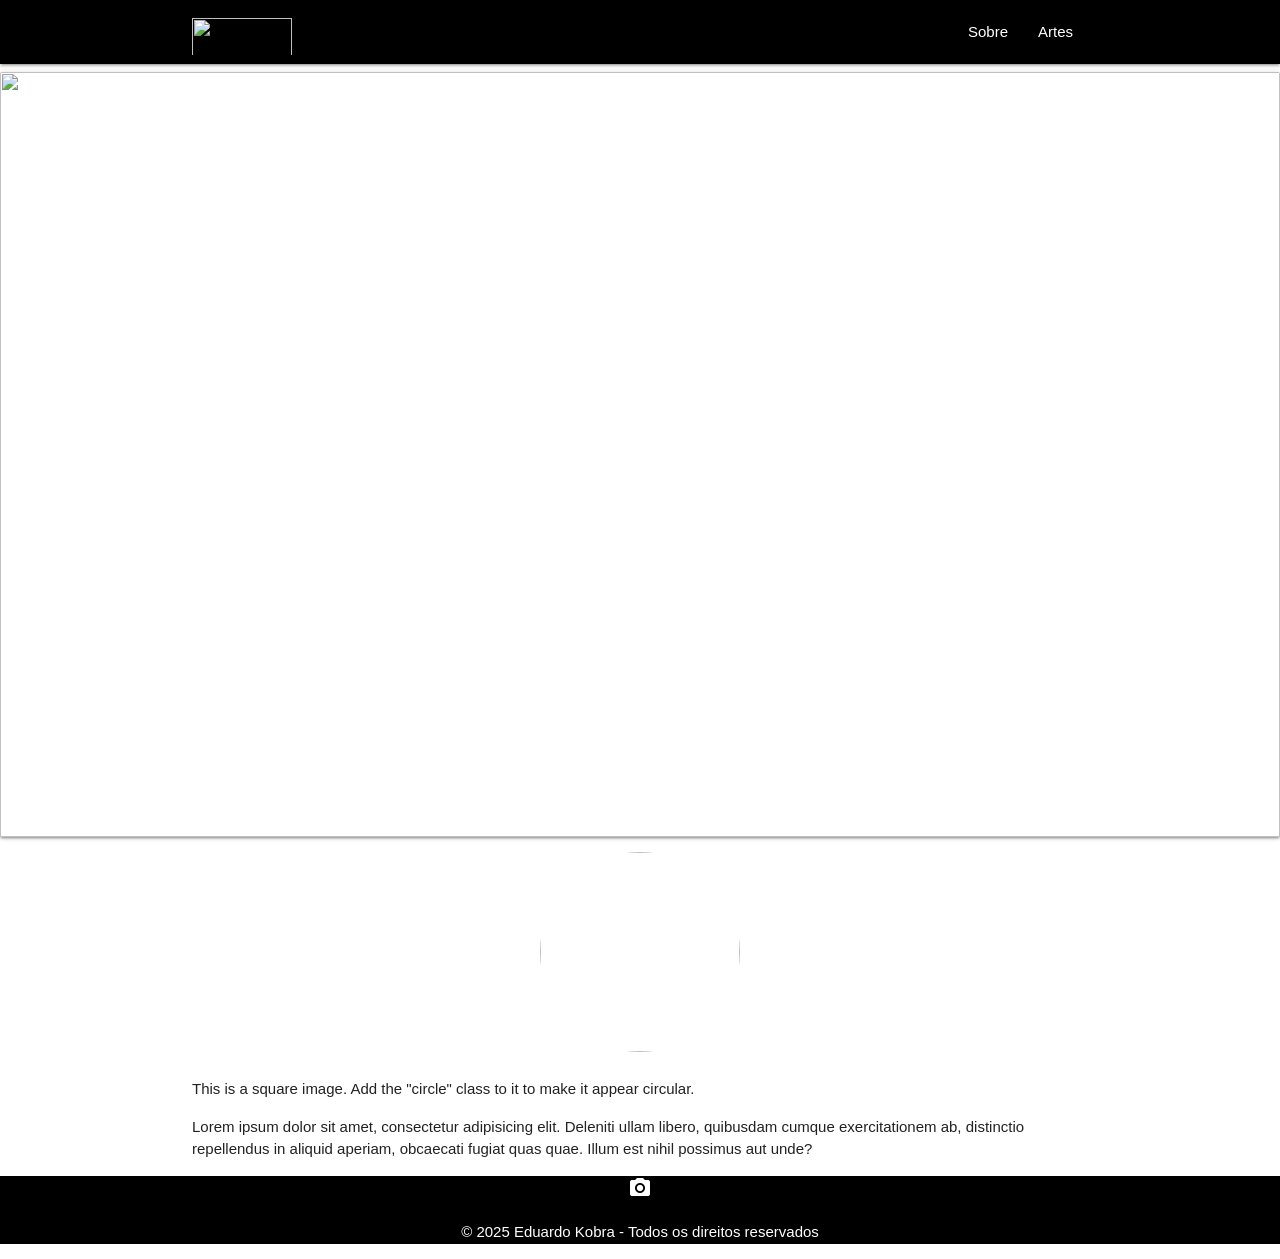
==== index.html @ 9ff8c221 "Merge branch 'main' of https://github.com/kaickBB/materialize" ====
<!DOCTYPE html>
<html lang="en">

<head>
    <meta charset="UTF-8">
    <meta name="viewport" content="width=device-width, initial-scale=1.0">
    <title>Document</title>
    <!-- Compiled and minified CSS -->
    <link rel="stylesheet" href="https://cdnjs.cloudflare.com/ajax/libs/materialize/1.0.0/css/materialize.min.css">
    <link href="https://fonts.googleapis.com/icon?family=Material+Icons" rel="stylesheet">

    <style>
    #imgLarge img{
      width: 100%;
      height: 85vh;
      object-fit: cover;
    }

    .logo{
        width: 100px;
        height: 40px; 
        margin-top: 15px;
    }

     #imgSmall img{
      width: 100%;
      height: 38vh;
      object-fit: cover;
      display: block;
    }


    </style>
</head>

<body class="white">
    <nav class="black">
        <div class="nav-wrapper container">
            <a href="#" class="brand-logo"><img class="logo" src="https://www.eduardokobra.com/uploads/img/loja_logo/26/d78bdd4ff51bdfb1906e8fbc40038c13.png"
                    alt=""></a>
            <a href="#" data-target="mobile-nav" class="sidenav-trigger"><i class="material-icons">menu</i></a>
            <ul id="nav-mobile" class="right hide-on-med-and-down">
                <li><a href="sobre.html">Sobre</a></li>
                <li><a href="artes.html">Artes</a></li>
            </ul>
        </div>
    </nav>
    <ul class="sidenav" id="mobile-nav">
        <li><a href="sobre.html">Sobre</a></li>
        <li><a href="artes.html">Artes</a></li>
    </ul>

      <!-- Carrossel para Desktop X -->
    <div class="card center hide-on-small-only">
        <div id="imgLarge" class="card-image">
            <img src="./pic/coverIMG.jpg" class="materialboxed"
                data-caption="Seu Título Aqui">
            <span class="card-title">
<<<<<<< HEAD
                <h1>Eduardo</h1>
=======
                <h1>edjaaa</h1>
>>>>>>> c38d65750bbed5471a03eb9a8b6d85b9245a0bca
            </span>
        </div>
    </div>

    <!--📱 Carrossel para Celular -->
    <div class="card center hide-on-med-and-up">
        <div id="imgSmall" class="card-image">
            <img  src="./pic/coverIMG.jpg"
                class="materialboxed " data-caption="Seu Título Aqui">
            <span class="card-title">
                <h1>Eduardo Kobra!!=D</h1>
            </span>
        </div>
    </div>

    <div class="white">
        <div class="container">
            <div>
                <div class="row">
                    <div class="col s12 m4 offset-m4 center-align">
                        <img src="https://www.eduardokobra.com/uploads/img/paginas/4/paginas_fotos/thumb-1200-0/15717ea529fa1deb7f2bb660ed56b438.jpeg"
                            style="width: 200px;height: 200px; object-fit:cover" class="circle responsive-img">
                    </div>
                </div>
                <span>
                    This is a square image. Add the "circle" class to it to make it appear circular.
                </span>
            </div>
            <p>Lorem ipsum dolor sit amet, consectetur adipisicing elit. Deleniti ullam libero, quibusdam cumque
                exercitationem ab, distinctio repellendus in aliquid aperiam, obcaecati fugiat quas quae. Illum est
                nihil possimus aut unde?</p>
        </div>
    </div>
    <footer class="black white-text center">
        <div class="social-icons">
            <a class="tooltipped white-text" data-position="top" data-tooltip="Instagram"
                href="https://www.instagram.com/kobrastreetart/?hl=pt-br"><i class="material-icons">photo_camera</i></a>
        </div>
        <p>&copy; 2025 Eduardo Kobra - Todos os direitos reservados</p>
    </footer>
    <!-- Compiled and minified JavaScript -->
    <script src="https://cdnjs.cloudflare.com/ajax/libs/materialize/1.0.0/js/materialize.min.js"></script>
    <script defer>M.AutoInit();</script>
</body>

</html>
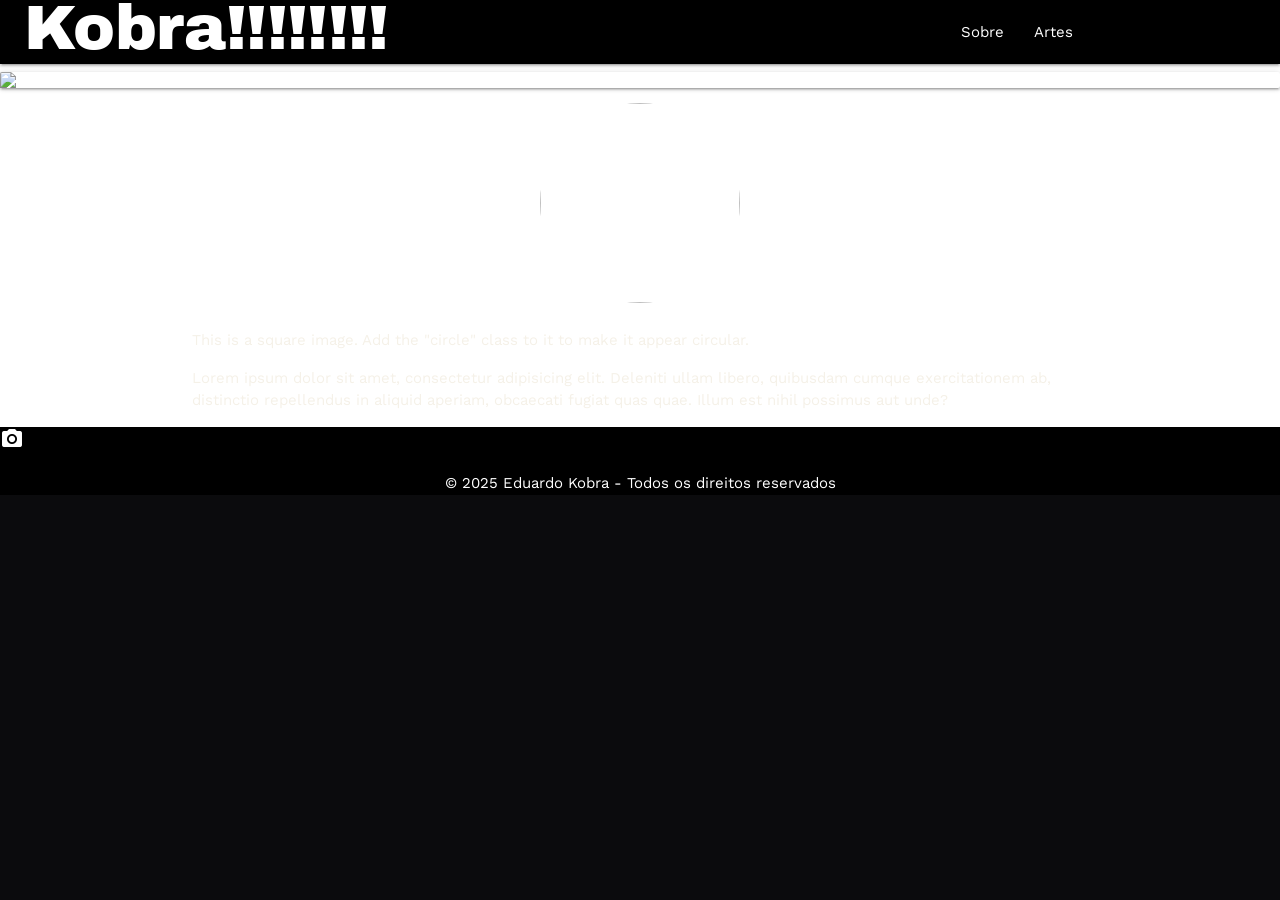
==== commit 2413de7b: "head del-style-" ====
--- a/index.html
+++ b/index.html
@@ -1,36 +1,18 @@
 <!DOCTYPE html>
-<html lang="en">
+<html lang="pt-br">
 
 <head>
     <meta charset="UTF-8">
     <meta name="viewport" content="width=device-width, initial-scale=1.0">
-    <title>Document</title>
+    <title>Eduardo Kobra</title>
     <!-- Compiled and minified CSS -->
     <link rel="stylesheet" href="https://cdnjs.cloudflare.com/ajax/libs/materialize/1.0.0/css/materialize.min.css">
     <link href="https://fonts.googleapis.com/icon?family=Material+Icons" rel="stylesheet">
 
-    <style>
-    #imgLarge img{
-      width: 100%;
-      height: 85vh;
-      object-fit: cover;
-    }
+    <link rel="preconnect" href="https://fonts.googleapis.com">
+  <link href="https://fonts.googleapis.com/css2?family=Archivo+Black&family=JetBrains+Mono:wght@500;700&family=Work+Sans:wght@400;500;600&display=swap" rel="stylesheet">
 
-    .logo{
-        width: 100px;
-        height: 40px; 
-        margin-top: 15px;
-    }
-
-     #imgSmall img{
-      width: 100%;
-      height: 38vh;
-      object-fit: cover;
-      display: block;
-    }
-
-
-    </style>
+  <link rel="stylesheet" href="style.css" />
 </head>
 
 <body class="white">
@@ -56,11 +38,7 @@
             <img src="./pic/coverIMG.jpg" class="materialboxed"
                 data-caption="Seu Título Aqui">
             <span class="card-title">
-<<<<<<< HEAD
-                <h1>Eduardo</h1>
-=======
-                <h1>edjaaa</h1>
->>>>>>> c38d65750bbed5471a03eb9a8b6d85b9245a0bca
+                <h1>Kobra!!!!!!!!</h1>
             </span>
         </div>
     </div>
--- a/style.css
+++ b/style.css
@@ -0,0 +1,468 @@
+/* ===================================================================
+   EDUARDO KOBRA — design tokens
+   Kobra's murals are built from fragmented, kaleidoscopic blocks of
+   saturated colour over realistic portraits. The site mirrors that:
+   a near-black gallery wall lets the photography carry the colour,
+   while small triangular "fragments" in four accent hues stand in
+   for his signature geometric cut-up style.
+=================================================================== */
+:root {
+  --bg: #0b0b0d;
+  --surface: #16161a;
+  --surface-2: #1e1e23;
+  --line: #2a2a30;
+
+  --text: #f5f1e8;
+  --text-dim: #9b9aa1;
+
+  --magenta: #ff2e63;
+  --violet: #7b2ff7;
+  --gold: #ffc93c;
+  --cyan: #00c2cb;
+
+  --radius: 4px;
+  --ease: cubic-bezier(.4, 0, .2, 1);
+
+  --font-display: 'Archivo Black', 'Helvetica Neue', sans-serif;
+  --font-body: 'Work Sans', sans-serif;
+  --font-mono: 'JetBrains Mono', monospace;
+}
+
+@media (prefers-reduced-motion: reduce) {
+  * { animation-duration: .001ms !important; transition-duration: .001ms !important; }
+}
+
+* { box-sizing: border-box; }
+
+html, body {
+  margin: 0;
+  padding: 0;
+  background: var(--bg);
+  color: var(--text);
+  font-family: var(--font-body);
+  scroll-behavior: smooth;
+}
+
+a { color: inherit; }
+
+:focus-visible {
+  outline: 2px solid var(--cyan);
+  outline-offset: 3px;
+}
+
+h1, h2, h3 {
+  font-family: var(--font-display);
+  letter-spacing: -.01em;
+  margin: 0;
+}
+
+/* ===================== Fragment signature shape ===================== */
+.frag {
+  display: inline-block;
+  width: 9px;
+  height: 9px;
+  margin-right: 10px;
+  background: var(--magenta);
+  transform: rotate(45deg);
+  vertical-align: middle;
+}
+
+.eyebrow {
+  display: inline-flex;
+  align-items: center;
+  font-family: var(--font-mono);
+  font-size: 12px;
+  letter-spacing: .14em;
+  text-transform: uppercase;
+  color: var(--text-dim);
+}
+
+/* ===================== Navbar ===================== */
+.kobra-nav {
+  background: var(--bg) !important;
+  box-shadow: none;
+  border-bottom: 1px solid var(--line);
+  height: 70px;
+}
+
+.kobra-nav .nav-wrapper { height: 70px; }
+
+.kobra-nav .logo {
+  width: 96px;
+  height: auto;
+  margin-top: 13px;
+}
+
+.kobra-nav ul a {
+  font-family: var(--font-mono);
+  font-size: 13px;
+  letter-spacing: .08em;
+  text-transform: uppercase;
+  color: var(--text-dim);
+  transition: color .2s var(--ease);
+}
+
+.kobra-nav ul li.active a,
+.kobra-nav ul a:hover { color: var(--text); }
+
+.kobra-nav .sidenav-trigger { color: var(--text); }
+
+.sidenav { background: var(--surface); }
+
+.sidenav li > a {
+  color: var(--text);
+  font-family: var(--font-mono);
+  text-transform: uppercase;
+  font-size: 13px;
+  letter-spacing: .08em;
+}
+
+/* ===================== Parallax (index) ===================== */
+.kobra-parallax.parallax-container {
+  height: 92vh;
+  min-height: 520px;
+  background: var(--bg);
+}
+
+.kobra-parallax .parallax img {
+  filter: saturate(1.05) contrast(1.02);
+}
+
+.kobra-parallax.parallax-container::after {
+  content: '';
+  position: absolute;
+  inset: 0;
+  background: linear-gradient(180deg, rgba(11,11,13,.55) 0%, rgba(11,11,13,.25) 45%, rgba(11,11,13,.88) 100%);
+  pointer-events: none;
+}
+
+.parallax-caption {
+  position: absolute;
+  inset: 0;
+  z-index: 2;
+  display: flex;
+  flex-direction: column;
+  align-items: center;
+  justify-content: center;
+  text-align: center;
+  padding: 0 6%;
+}
+
+.hero-tag {
+  display: inline-block;
+  font-family: var(--font-mono);
+  font-size: 12px;
+  letter-spacing: .12em;
+  text-transform: uppercase;
+  color: var(--gold);
+  margin-bottom: 14px;
+}
+
+.parallax-caption h1 {
+  color: var(--text);
+  font-size: clamp(40px, 8vw, 96px);
+  line-height: 1.05;
+}
+
+.parallax-caption p {
+  color: var(--text-dim);
+  font-size: clamp(15px, 2vw, 19px);
+  max-width: 560px;
+  margin: 18px 0 0;
+}
+
+/* ===================== Sobre (index) ===================== */
+.sobre-section {
+  padding: 96px 0 80px;
+}
+
+.sobre-photo {
+  width: 220px;
+  height: 220px;
+  object-fit: cover;
+  border: 4px solid var(--surface-2);
+  box-shadow: 0 0 0 1px var(--line);
+  margin-bottom: 36px;
+}
+
+.sobre-text {
+  max-width: 640px;
+  margin: 0 auto;
+}
+
+.sobre-text h2 {
+  font-size: clamp(30px, 4.5vw, 48px);
+  margin: 14px 0 22px;
+}
+
+.sobre-text p {
+  color: var(--text-dim);
+  line-height: 1.8;
+  font-size: 16px;
+  margin-bottom: 18px;
+}
+
+.sobre-stats {
+  margin-top: 56px;
+  text-align: center;
+}
+
+.sobre-stats .col {
+  padding: 18px 10px;
+}
+
+.stat-number {
+  display: block;
+  font-family: var(--font-display);
+  font-size: clamp(26px, 4vw, 38px);
+  color: var(--gold);
+}
+
+.sobre-stats .col:nth-child(2) .stat-number { color: var(--magenta); }
+.sobre-stats .col:nth-child(3) .stat-number { color: var(--cyan); }
+.sobre-stats .col:nth-child(4) .stat-number { color: var(--violet); }
+
+.stat-label {
+  display: block;
+  font-family: var(--font-mono);
+  font-size: 11px;
+  letter-spacing: .1em;
+  text-transform: uppercase;
+  color: var(--text-dim);
+  margin-top: 6px;
+}
+
+/* ===================== Artes — cabeçalho ===================== */
+.artes-hero {
+  padding: 140px 0 36px;
+  text-align: center;
+}
+
+.artes-hero h1 {
+  font-size: clamp(34px, 6vw, 64px);
+  margin: 14px 0 16px;
+}
+
+.artes-hero p {
+  color: var(--text-dim);
+  max-width: 560px;
+  margin: 0 auto;
+  line-height: 1.7;
+}
+
+/* ===================== Artes — carrossel clássico ===================== */
+.artes-carousel-section {
+  padding: 10px 0 90px;
+  width: 100%;
+  overflow: hidden;
+}
+
+.artes-carousel-section .carousel {
+  width: 100%;
+  height: clamp(380px, 62vw, 640px);
+}
+
+.artes-carousel-section .carousel .carousel-item img {
+  width: 100%;
+  height: 100%;
+  object-fit: cover;
+}
+
+@media (max-width: 600px) {
+  .artes-carousel-section .carousel { height: clamp(300px, 90vw, 420px); }
+}
+
+/* Diamond-shaped indicators, colour-cycling through the palette */
+.carousel .indicators { bottom: 14px; }
+
+.carousel .indicators .indicator-item {
+  width: 9px;
+  height: 9px;
+  margin: 0 6px;
+  border-radius: 0;
+  transform: rotate(45deg);
+  background-color: rgba(245,241,232,.35);
+  opacity: 1;
+}
+
+.carousel .indicators .indicator-item.active { background-color: var(--magenta); }
+.carousel .indicators .indicator-item:nth-child(2).active { background-color: var(--cyan); }
+.carousel .indicators .indicator-item:nth-child(3).active { background-color: var(--gold); }
+.carousel .indicators .indicator-item:nth-child(4).active { background-color: var(--violet); }
+.carousel .indicators .indicator-item:nth-child(5).active { background-color: var(--magenta); }
+
+/* ===================== Impactando o mundo ===================== */
+.world-section {
+  padding: 60px 0 80px;
+}
+
+.section-head {
+  max-width: 640px;
+  margin: 0 auto 56px;
+  text-align: center;
+}
+
+.section-head h2 {
+  font-size: clamp(30px, 4.5vw, 48px);
+  margin: 14px 0 18px;
+}
+
+.section-head p {
+  color: var(--text-dim);
+  line-height: 1.7;
+  font-size: 16px;
+}
+
+.country-header {
+  display: flex;
+  align-items: center;
+  gap: 20px;
+  max-width: 920px;
+  margin: 0 auto 32px;
+  padding-bottom: 24px;
+  border-bottom: 1px solid var(--line);
+}
+
+.country-flag { font-size: 38px; line-height: 1; }
+
+.country-tag {
+  display: block;
+  font-family: var(--font-mono);
+  font-size: 11px;
+  letter-spacing: .12em;
+  text-transform: uppercase;
+  color: var(--text-dim);
+  margin-bottom: 4px;
+}
+
+.country-header h3 { font-size: clamp(22px, 3vw, 30px); }
+
+.country-count {
+  margin-left: auto;
+  font-family: var(--font-mono);
+  font-size: 12px;
+  color: var(--text-dim);
+  white-space: nowrap;
+  align-self: flex-end;
+}
+
+.country-gallery {
+  max-width: 1100px;
+  margin: 0 auto;
+  opacity: 0;
+  transform: translateY(10px);
+  transition: opacity .35s var(--ease), transform .35s var(--ease);
+}
+
+.country-gallery.is-visible { opacity: 1; transform: translateY(0); }
+
+.kobra-card {
+  background: var(--surface);
+  border-radius: var(--radius);
+  overflow: hidden;
+  box-shadow: none;
+  border: 1px solid var(--line);
+  margin: 0 0 1.5rem;
+}
+
+.kobra-card .card-image {
+  position: relative;
+  height: 260px;
+  overflow: hidden;
+}
+
+.kobra-card .card-image img {
+  width: 100%;
+  height: 100%;
+  object-fit: cover;
+  transition: transform .5s var(--ease);
+}
+
+.kobra-card:hover .card-image img { transform: scale(1.06); }
+
+.materialbox-overlay { background-color: rgba(11,11,13,.92) !important; }
+
+/* ===================== Pagination ===================== */
+.pagination {
+  display: flex;
+  justify-content: center;
+  flex-wrap: wrap;
+  gap: 6px;
+  margin: 40px 0 0;
+  padding: 0;
+}
+
+.pagination li a {
+  font-family: var(--font-mono);
+  font-size: 13px;
+  letter-spacing: .04em;
+  text-transform: uppercase;
+  color: var(--text-dim);
+  border-radius: var(--radius);
+  padding: 0 18px;
+}
+
+.pagination li.waves-effect a:hover {
+  color: var(--text);
+  background: var(--surface-2);
+}
+
+.pagination li.active a { color: #fff; }
+.pagination li.active { border-radius: var(--radius); }
+
+.pagination li:nth-child(2).active { background: var(--magenta); }
+.pagination li:nth-child(3).active { background: var(--violet); }
+.pagination li:nth-child(4).active { background: var(--gold); }
+.pagination li:nth-child(4).active a { color: #1a1208; }
+
+.pagination li.disabled a { color: #46464c; cursor: default; }
+
+.pagination li i.material-icons { font-size: 20px; }
+
+@media (max-width: 500px) {
+  .pagination li a { padding: 0 12px; font-size: 12px; }
+}
+
+/* ===================== Footer ===================== */
+.kobra-footer {
+  background: var(--bg);
+  border-top: 1px solid var(--line);
+  padding: 48px 0 36px;
+}
+
+.footer-inner {
+  display: flex;
+  flex-direction: column;
+  align-items: center;
+  gap: 18px;
+}
+
+.footer-logo { width: 80px; height: auto; opacity: .9; }
+
+.social-icons { display: flex; gap: 14px; }
+
+.social-link {
+  width: 38px;
+  height: 38px;
+  border-radius: 50%;
+  border: 1px solid var(--line);
+  display: flex;
+  align-items: center;
+  justify-content: center;
+  color: var(--text-dim);
+  transition: color .2s var(--ease), border-color .2s var(--ease), transform .2s var(--ease);
+}
+
+.social-link:hover {
+  color: var(--text);
+  border-color: var(--cyan);
+  transform: translateY(-2px);
+}
+
+.footer-copy {
+  font-family: var(--font-mono);
+  font-size: 12px;
+  letter-spacing: .04em;
+  color: var(--text-dim);
+  margin: 0;
+}
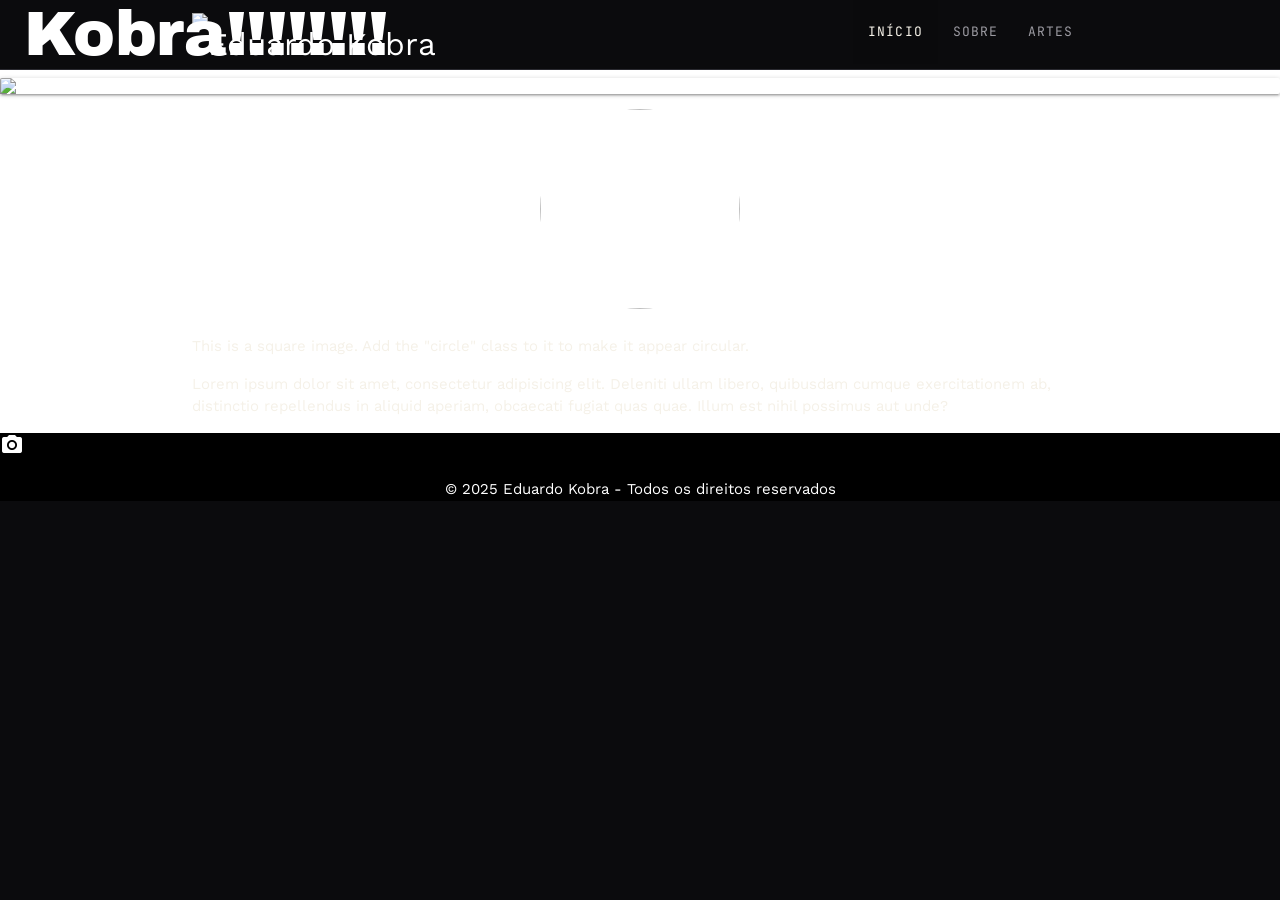
==== commit c4f71026: "NavbarNew" ====
--- a/index.html
+++ b/index.html
@@ -16,17 +16,20 @@
 </head>
 
 <body class="white">
-    <nav class="black">
-        <div class="nav-wrapper container">
-            <a href="#" class="brand-logo"><img class="logo" src="https://www.eduardokobra.com/uploads/img/loja_logo/26/d78bdd4ff51bdfb1906e8fbc40038c13.png"
-                    alt=""></a>
-            <a href="#" data-target="mobile-nav" class="sidenav-trigger"><i class="material-icons">menu</i></a>
-            <ul id="nav-mobile" class="right hide-on-med-and-down">
-                <li><a href="sobre.html">Sobre</a></li>
-                <li><a href="artes.html">Artes</a></li>
-            </ul>
-        </div>
-    </nav>
+  <nav class="kobra-nav">
+    <div class="nav-wrapper container">
+      <a href="index.html" class="brand-logo">
+        <img class="logo" src="https://www.eduardokobra.com/uploads/img/loja_logo/26/d78bdd4ff51bdfb1906e8fbc40038c13.png" alt="Eduardo Kobra" />
+      </a>
+      <a href="#" data-target="mobile-nav" class="sidenav-trigger"><i class="material-icons">menu</i></a>
+      <ul id="nav-mobile" class="right hide-on-med-and-down">
+        <li class="active"><a href="index.html">Início</a></li>
+        <li><a href="index.html#sobre">Sobre</a></li>
+        <li><a href="artes.html">Artes</a></li>
+      </ul>
+    </div>
+  </nav>
+
     <ul class="sidenav" id="mobile-nav">
         <li><a href="sobre.html">Sobre</a></li>
         <li><a href="artes.html">Artes</a></li>
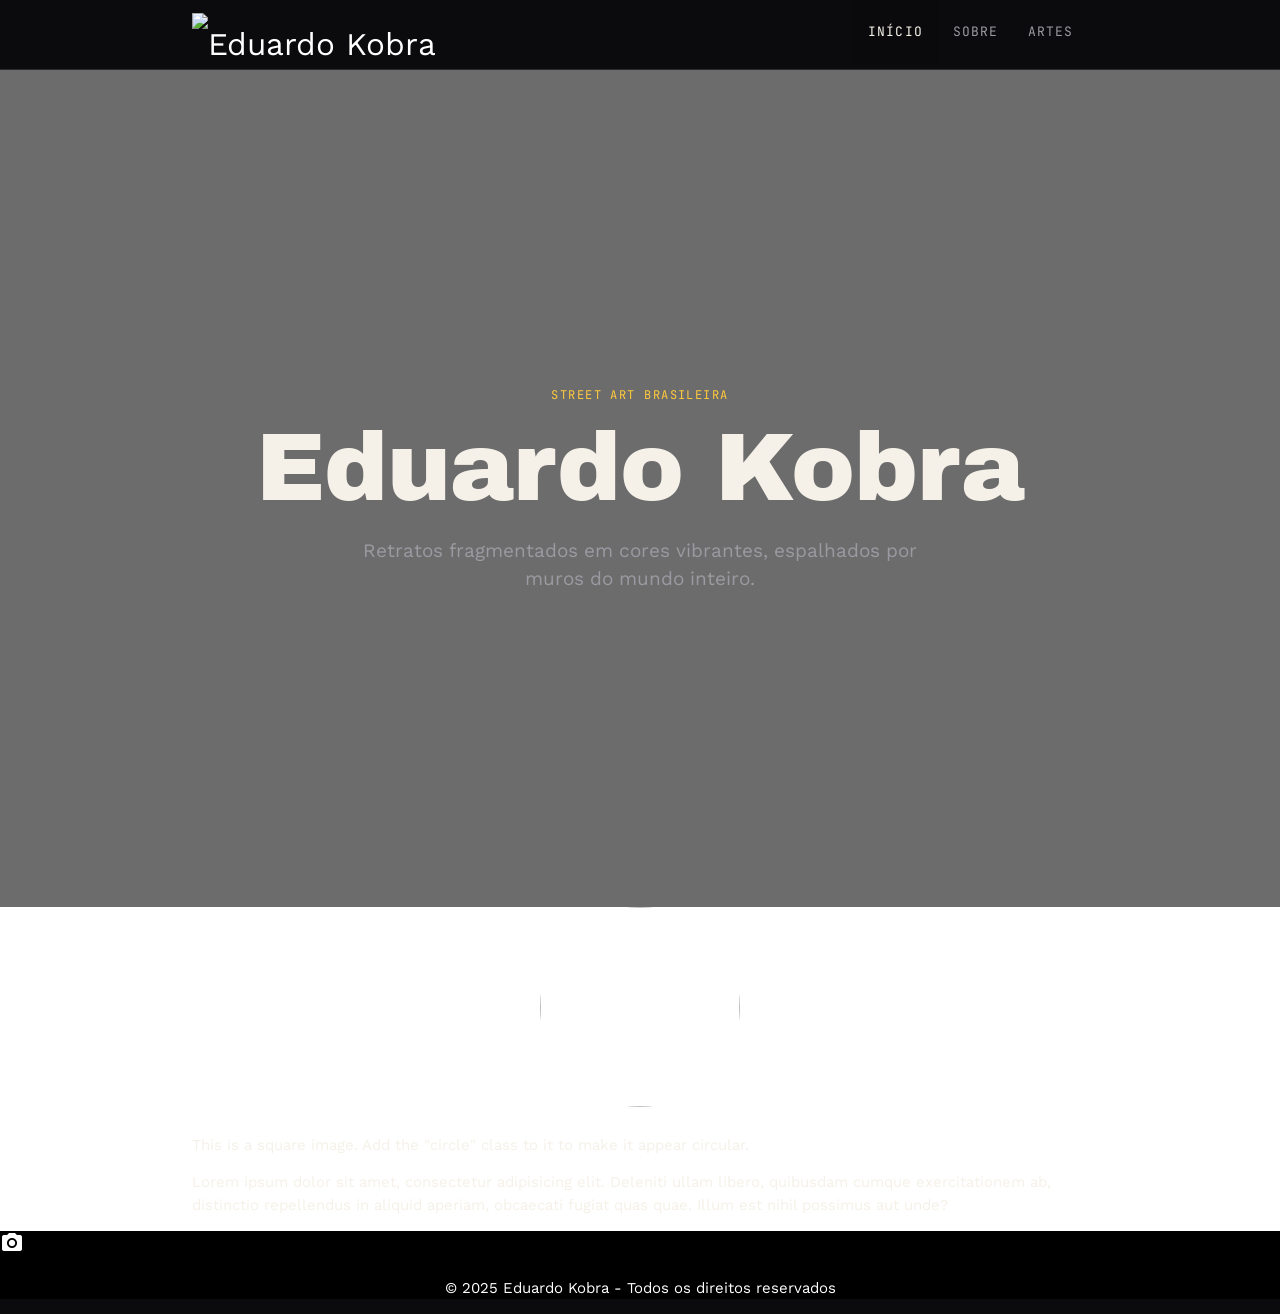
==== commit e58bc1e5: ":-:" ====
--- a/index.html
+++ b/index.html
@@ -30,23 +30,21 @@
     </div>
   </nav>
 
-    <ul class="sidenav" id="mobile-nav">
-        <li><a href="sobre.html">Sobre</a></li>
-        <li><a href="artes.html">Artes</a></li>
-    </ul>
+  <ul class="sidenav" id="mobile-nav">
+    <li><a href="index.html">Início</a></li>
+    <li><a href="index.html#sobre">Sobre</a></li>
+    <li><a href="artes.html">Artes</a></li>
+  </ul>
+<div class="kobra-container">
+    <div class="parallax-caption">
+        <span class="hero-tag">Street art brasileira</span>
+        <h1>Eduardo Kobra</h1>
+        <p>Retratos fragmentados em cores vibrantes, espalhados por muros do mundo inteiro.</p>
+    </div>
+</div>
 
-      <!-- Carrossel para Desktop X -->
-    <div class="card center hide-on-small-only">
-        <div id="imgLarge" class="card-image">
-            <img src="./pic/coverIMG.jpg" class="materialboxed"
-                data-caption="Seu Título Aqui">
-            <span class="card-title">
-                <h1>Kobra!!!!!!!!</h1>
-            </span>
-        </div>
-    </div>
 
-    <!--📱 Carrossel para Celular -->
+    <!--Carrossel para Celular -->
     <div class="card center hide-on-med-and-up">
         <div id="imgSmall" class="card-image">
             <img  src="./pic/coverIMG.jpg"
--- a/style.css
+++ b/style.css
@@ -118,32 +118,24 @@
 }
 
 /* ===================== Parallax (index) ===================== */
-.kobra-parallax.parallax-container {
-  height: 92vh;
+.kobra-container {
+  height: 93vh;
   min-height: 520px;
-  background: var(--bg);
-}
-
-.kobra-parallax .parallax img {
-  filter: saturate(1.05) contrast(1.02);
-}
-
-.kobra-parallax.parallax-container::after {
-  content: '';
-  position: absolute;
-  inset: 0;
-  background: linear-gradient(180deg, rgba(11,11,13,.55) 0%, rgba(11,11,13,.25) 45%, rgba(11,11,13,.88) 100%);
-  pointer-events: none;
-}
-
-.parallax-caption {
-  position: absolute;
-  inset: 0;
-  z-index: 2;
+  position: relative;
+  background-image: url('./pic/coverIMG.jpg');
+  background-size: cover;
+  background-position: center;
+  background-repeat: no-repeat;
+  /* O gradiente agora é aplicado diretamente aqui para escurecer a imagem */
+  background-blend-mode: overlay; 
+  background-color: rgba(11, 11, 13, 0.6); /* Ajuste a opacidade aqui para escurecer */
   display: flex;
-  flex-direction: column;
   align-items: center;
   justify-content: center;
+}
+
+.parallax-caption {
+  z-index: 2;
   text-align: center;
   padding: 0 6%;
 }
@@ -162,13 +154,14 @@
   color: var(--text);
   font-size: clamp(40px, 8vw, 96px);
   line-height: 1.05;
+  margin: 0;
 }
 
 .parallax-caption p {
   color: var(--text-dim);
   font-size: clamp(15px, 2vw, 19px);
   max-width: 560px;
-  margin: 18px 0 0;
+  margin: 18px auto 0;
 }
 
 /* ===================== Sobre (index) ===================== */
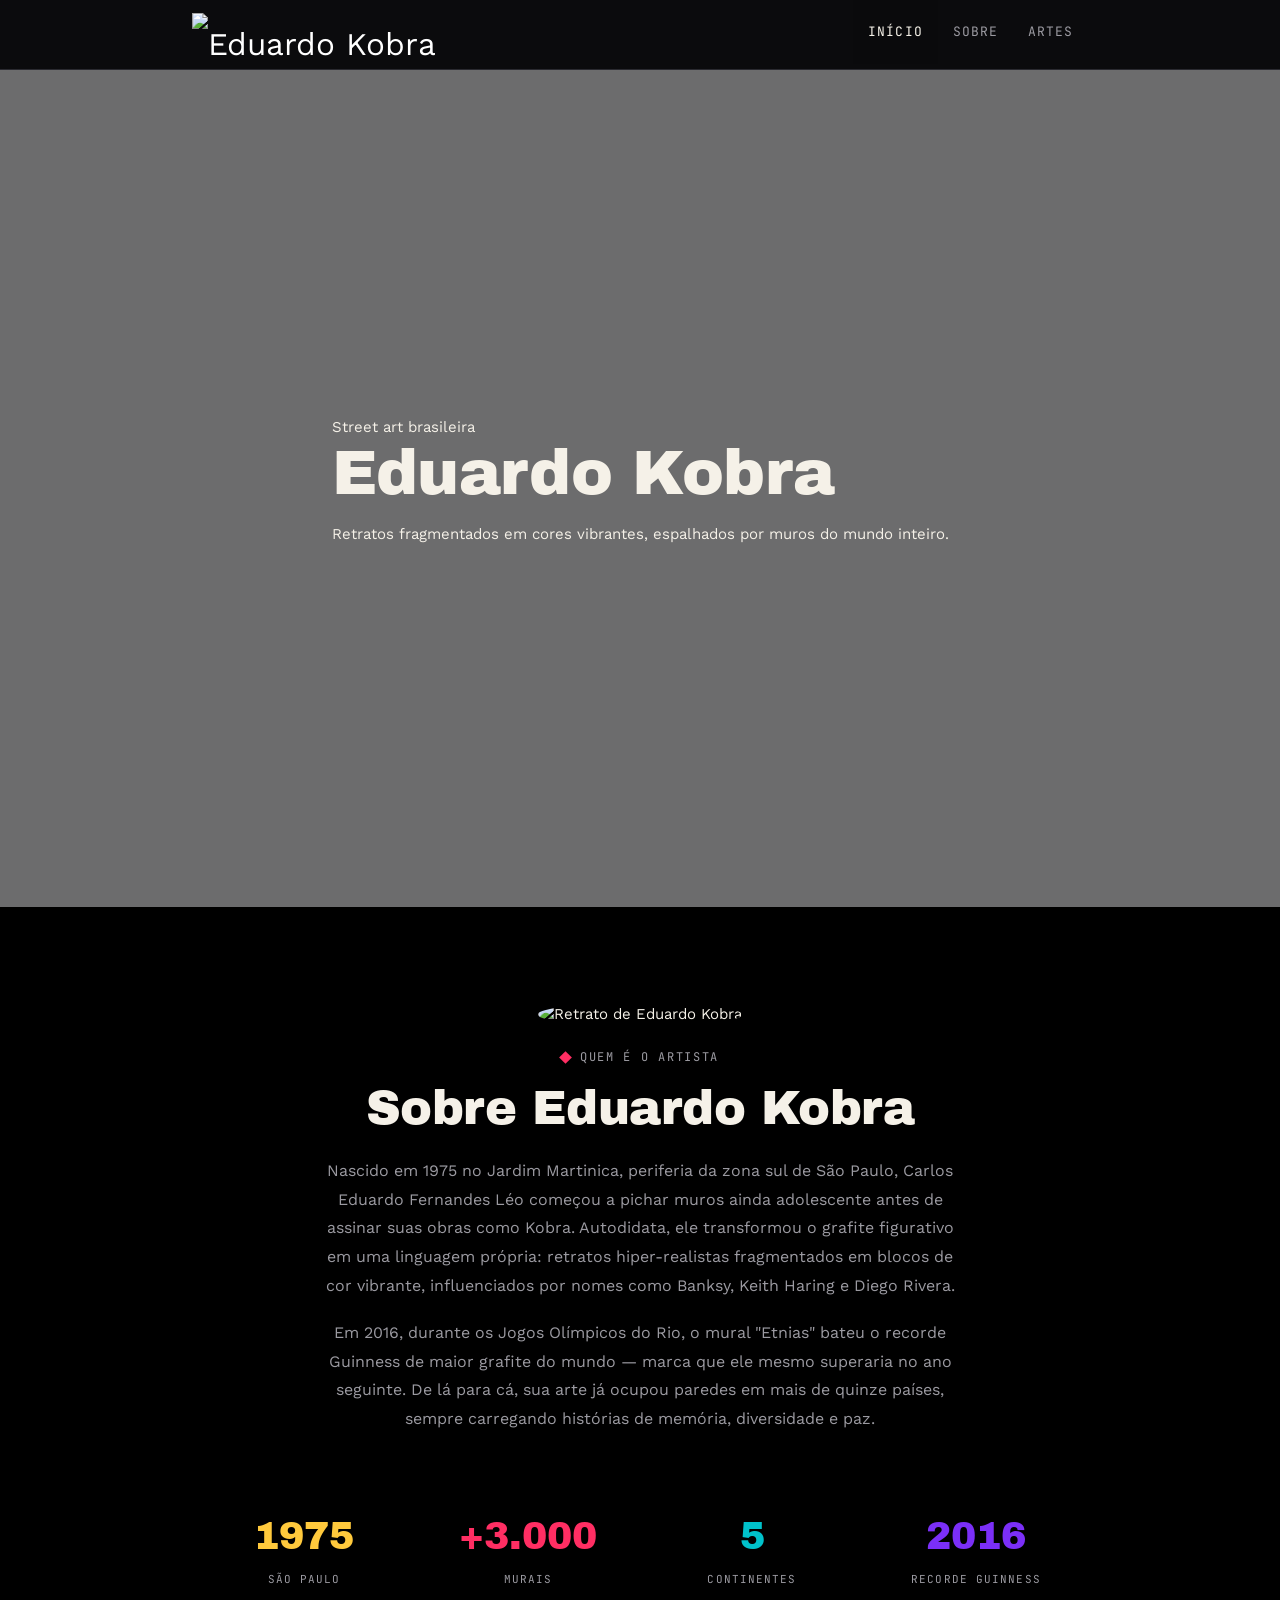
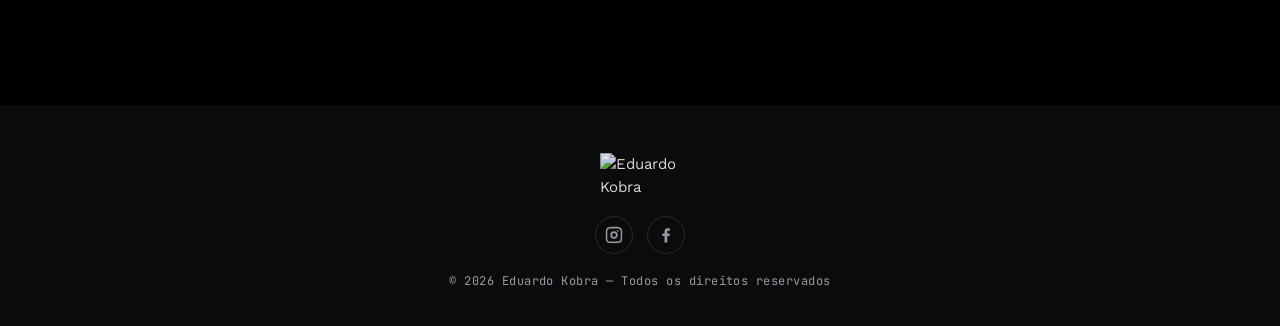
==== commit 6943a2ac: ".." ====
--- a/index.html
+++ b/index.html
@@ -54,35 +54,77 @@
             </span>
         </div>
     </div>
+<!-- hero -->
+    <section class="sobre-section" id="sobre">
+      <div class="container">
 
-    <div class="white">
-        <div class="container">
-            <div>
-                <div class="row">
-                    <div class="col s12 m4 offset-m4 center-align">
-                        <img src="https://www.eduardokobra.com/uploads/img/paginas/4/paginas_fotos/thumb-1200-0/15717ea529fa1deb7f2bb660ed56b438.jpeg"
-                            style="width: 200px;height: 200px; object-fit:cover" class="circle responsive-img">
-                    </div>
-                </div>
-                <span>
-                    This is a square image. Add the "circle" class to it to make it appear circular.
-                </span>
-            </div>
-            <p>Lorem ipsum dolor sit amet, consectetur adipisicing elit. Deleniti ullam libero, quibusdam cumque
-                exercitationem ab, distinctio repellendus in aliquid aperiam, obcaecati fugiat quas quae. Illum est
-                nihil possimus aut unde?</p>
+        <div class="row">
+          <div class="col s12 m4 offset-m4 center-align about">
+                <img src="https://www.eduardokobra.com/uploads/img/paginas/4/paginas_fotos/thumb-1200-0/15717ea529fa1deb7f2bb660ed56b438.jpeg"
+              class="circle responsive-img sobre-photo" alt="Retrato de Eduardo Kobra">
+          </div>
         </div>
+        <!-- sobre -->
+        <div class="sobre-text center-align">
+          <span class="eyebrow"><i class="frag"></i>Quem é o artista</span>
+          <h2>Sobre Eduardo Kobra</h2>
+          <p>
+            Nascido em 1975 no Jardim Martinica, periferia da zona sul de São Paulo, Carlos Eduardo Fernandes Léo
+            começou a pichar muros ainda adolescente antes de assinar suas obras como Kobra. Autodidata, ele
+            transformou o grafite figurativo em uma linguagem própria: retratos hiper-realistas fragmentados em
+            blocos de cor vibrante, influenciados por nomes como Banksy, Keith Haring e Diego Rivera.
+          </p>
+          <p>
+            Em 2016, durante os Jogos Olímpicos do Rio, o mural "Etnias" bateu o recorde Guinness de maior grafite
+            do mundo — marca que ele mesmo superaria no ano seguinte. De lá para cá, sua arte já ocupou paredes em
+            mais de quinze países, sempre carregando histórias de memória, diversidade e paz.
+          </p>
+        </div>
+
+        <div class="row sobre-stats">
+          <div class="col s6 m3">
+            <span class="stat-number">1975</span>
+            <span class="stat-label">São Paulo</span>
+          </div>
+          <div class="col s6 m3">
+            <span class="stat-number">+3.000</span>
+            <span class="stat-label">murais</span>
+          </div>
+          <div class="col s6 m3">
+            <span class="stat-number">5</span>
+            <span class="stat-label">continentes</span>
+          </div>
+          <div class="col s6 m3">
+            <span class="stat-number">2016</span>
+            <span class="stat-label">recorde Guinness</span>
+          </div>
+        </div>
+
+      </div>
+    </section>
+
+  </main>
+
+  <!-- ============ FOOTER ============ -->
+  <footer class="kobra-footer">
+    <div class="container footer-inner">
+      <img class="footer-logo" src="https://www.eduardokobra.com/uploads/img/loja_logo/26/d78bdd4ff51bdfb1906e8fbc40038c13.png" alt="Eduardo Kobra" />
+
+      <div class="social-icons">
+        <a class="social-link" href="https://www.instagram.com/kobrastreetart/?hl=pt-br" target="_blank" rel="noopener" aria-label="Instagram" data-position="top" data-tooltip="Instagram">
+          <svg viewBox="0 0 24 24" width="20" height="20"><path fill="currentColor" d="M12 2.2c3.2 0 3.6 0 4.85.07 3.25.15 4.77 1.69 4.92 4.92.06 1.25.07 1.62.07 4.81s-.01 3.57-.07 4.81c-.15 3.23-1.66 4.77-4.92 4.92-1.25.06-1.62.07-4.85.07s-3.6-.01-4.85-.07c-3.26-.15-4.77-1.7-4.92-4.92-.06-1.25-.07-1.62-.07-4.81s.02-3.56.07-4.81c.15-3.23 1.67-4.77 4.92-4.92C8.4 2.2 8.8 2.2 12 2.2zm0 2c-3.14 0-3.51.01-4.75.07-2.13.1-3.13 1.1-3.23 3.23C3.96 8.55 3.95 8.9 3.95 12s.01 3.45.07 4.7c.1 2.13 1.1 3.13 3.23 3.23 1.24.06 1.6.07 4.75.07s3.51-.01 4.75-.07c2.13-.1 3.13-1.1 3.23-3.23.06-1.25.07-1.6.07-4.7s-.01-3.45-.07-4.7c-.1-2.13-1.1-3.13-3.23-3.23C15.51 4.21 15.14 4.2 12 4.2zm0 3.4a4.4 4.4 0 1 1 0 8.8 4.4 4.4 0 0 1 0-8.8zm0 2a2.4 2.4 0 1 0 0 4.8 2.4 2.4 0 0 0 0-4.8zm5.6-2.6a1.03 1.03 0 1 1-2.06 0 1.03 1.03 0 0 1 2.06 0z"/></svg>
+        </a>
+        <a class="social-link" href="https://www.facebook.com/kobrastreetart/" target="_blank" rel="noopener" aria-label="Facebook" data-position="top" data-tooltip="Facebook">
+          <svg viewBox="0 0 24 24" width="20" height="20"><path fill="currentColor" d="M13.5 21v-7.8h2.62l.39-3.04h-3.01V8.25c0-.88.25-1.48 1.5-1.48h1.6V4.05C15.87 4 14.97 3.92 13.93 3.92c-2.18 0-3.67 1.33-3.67 3.77v2.47H7.62v3.04h2.64V21h3.24z"/></svg>
+        </a>
+      </div>
+
+      <p class="footer-copy">&copy; 2026 Eduardo Kobra — Todos os direitos reservados</p>
     </div>
-    <footer class="black white-text center">
-        <div class="social-icons">
-            <a class="tooltipped white-text" data-position="top" data-tooltip="Instagram"
-                href="https://www.instagram.com/kobrastreetart/?hl=pt-br"><i class="material-icons">photo_camera</i></a>
-        </div>
-        <p>&copy; 2025 Eduardo Kobra - Todos os direitos reservados</p>
-    </footer>
-    <!-- Compiled and minified JavaScript -->
-    <script src="https://cdnjs.cloudflare.com/ajax/libs/materialize/1.0.0/js/materialize.min.js"></script>
-    <script defer>M.AutoInit();</script>
+  </footer>
+
+  <script src="https://cdnjs.cloudflare.com/ajax/libs/materialize/1.0.0/js/materialize.min.js"></script>
+  <script src="script.js" defer></script>
 </body>
 
-</html>+</html>
--- a/style.css
+++ b/style.css
@@ -126,57 +126,18 @@
   background-size: cover;
   background-position: center;
   background-repeat: no-repeat;
-  /* O gradiente agora é aplicado diretamente aqui para escurecer a imagem */
   background-blend-mode: overlay; 
-  background-color: rgba(11, 11, 13, 0.6); /* Ajuste a opacidade aqui para escurecer */
+  background-color: rgba(11, 11, 13, 0.6); 
   display: flex;
   align-items: center;
   justify-content: center;
 }
-
-.parallax-caption {
-  z-index: 2;
-  text-align: center;
-  padding: 0 6%;
-}
-
-.hero-tag {
-  display: inline-block;
-  font-family: var(--font-mono);
-  font-size: 12px;
-  letter-spacing: .12em;
-  text-transform: uppercase;
-  color: var(--gold);
-  margin-bottom: 14px;
-}
-
-.parallax-caption h1 {
-  color: var(--text);
-  font-size: clamp(40px, 8vw, 96px);
-  line-height: 1.05;
-  margin: 0;
-}
-
-.parallax-caption p {
-  color: var(--text-dim);
-  font-size: clamp(15px, 2vw, 19px);
-  max-width: 560px;
-  margin: 18px auto 0;
-}
-
 /* ===================== Sobre (index) ===================== */
 .sobre-section {
   padding: 96px 0 80px;
-}
-
-.sobre-photo {
-  width: 220px;
-  height: 220px;
-  object-fit: cover;
-  border: 4px solid var(--surface-2);
-  box-shadow: 0 0 0 1px var(--line);
-  margin-bottom: 36px;
-}
+  background: black;
+}
+
 
 .sobre-text {
   max-width: 640px;
@@ -419,7 +380,6 @@
 /* ===================== Footer ===================== */
 .kobra-footer {
   background: var(--bg);
-  border-top: 1px solid var(--line);
   padding: 48px 0 36px;
 }
 
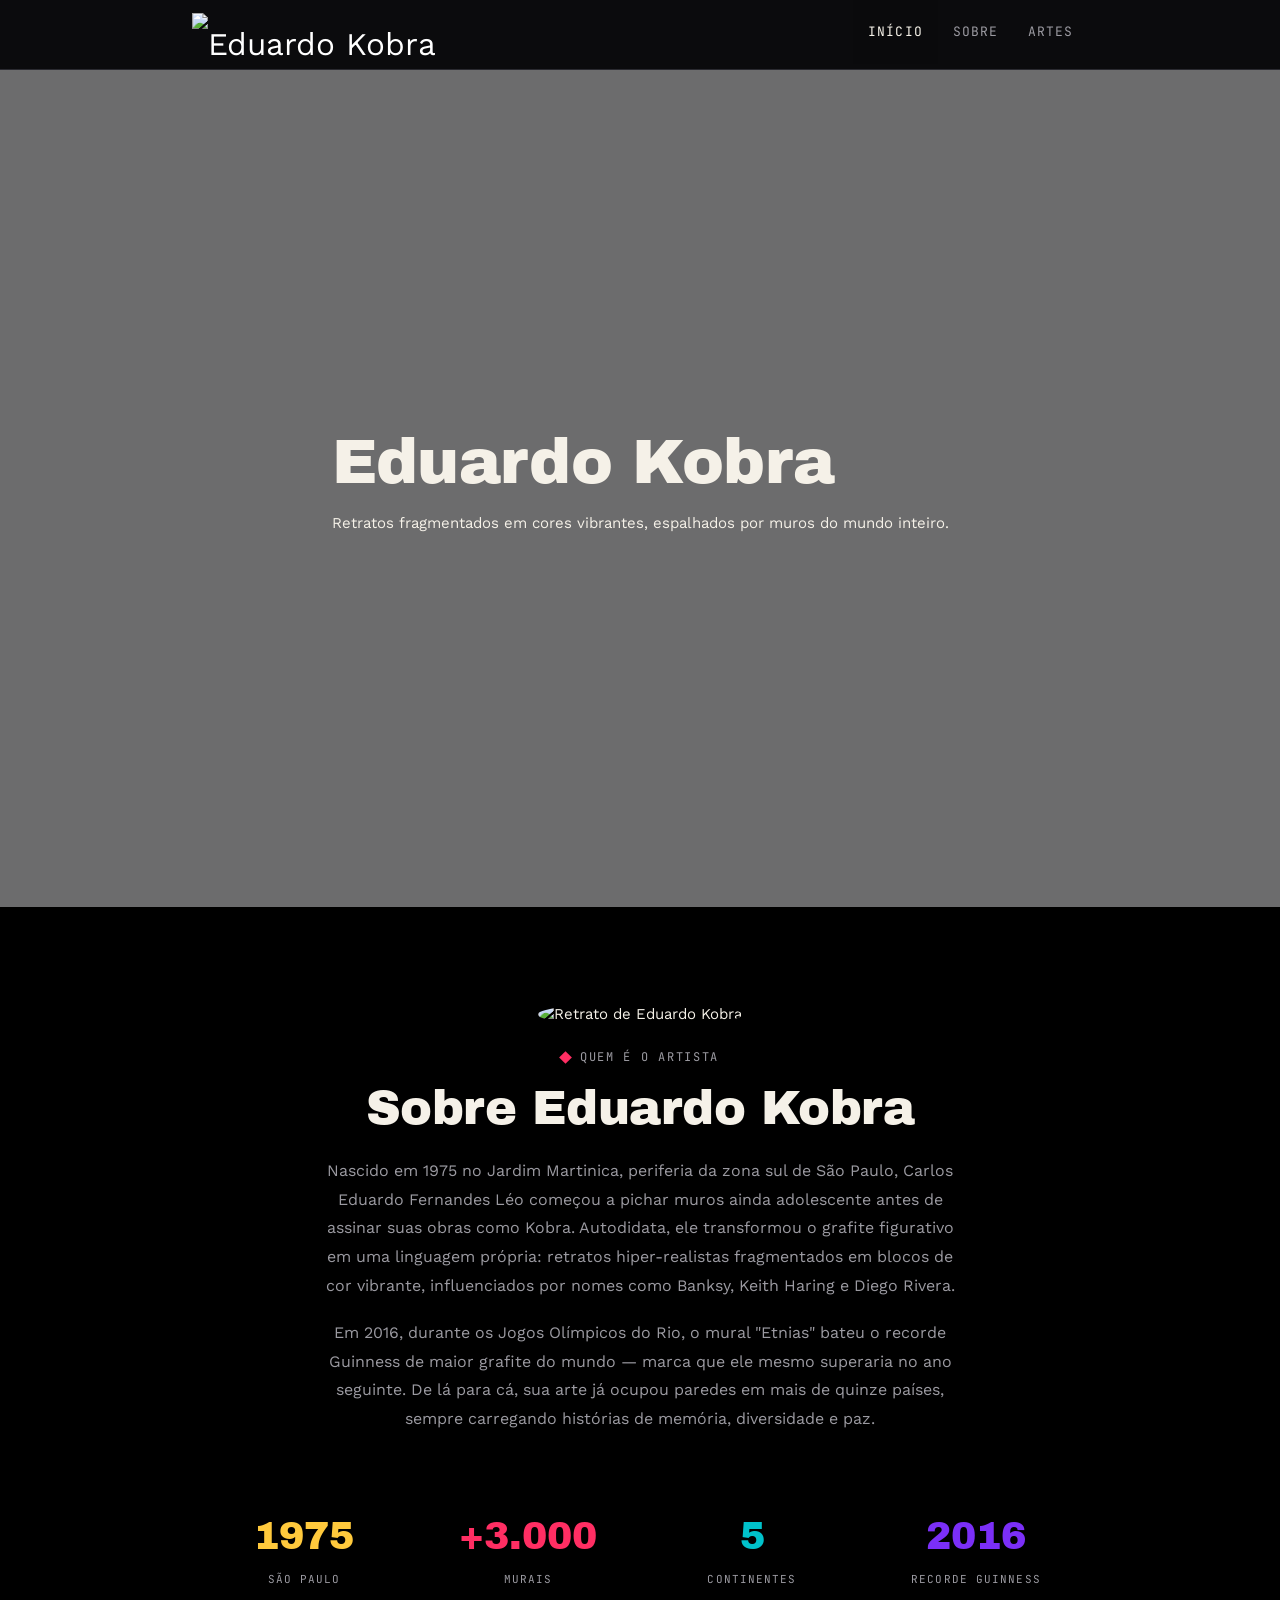
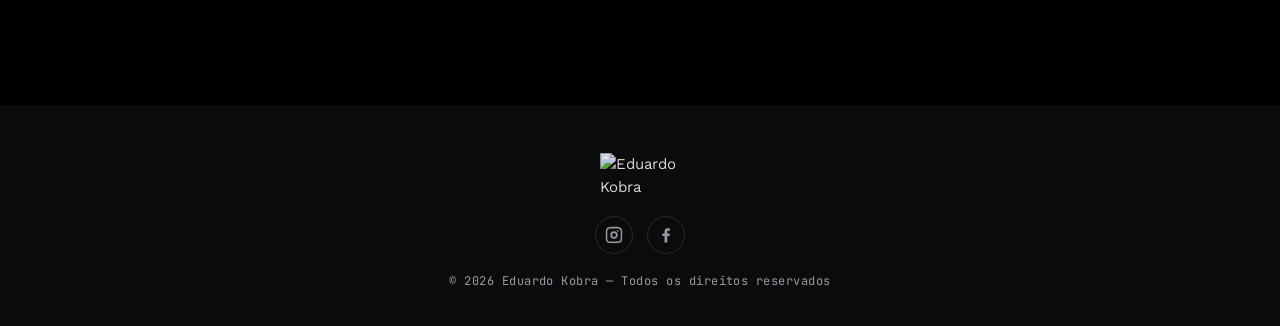
==== commit 71c304d5: "arts" ====
--- a/index.html
+++ b/index.html
@@ -35,26 +35,15 @@
     <li><a href="index.html#sobre">Sobre</a></li>
     <li><a href="artes.html">Artes</a></li>
   </ul>
+  <!-- hero -->
 <div class="kobra-container">
     <div class="parallax-caption">
-        <span class="hero-tag">Street art brasileira</span>
         <h1>Eduardo Kobra</h1>
         <p>Retratos fragmentados em cores vibrantes, espalhados por muros do mundo inteiro.</p>
     </div>
 </div>
 
-
-    <!--Carrossel para Celular -->
-    <div class="card center hide-on-med-and-up">
-        <div id="imgSmall" class="card-image">
-            <img  src="./pic/coverIMG.jpg"
-                class="materialboxed " data-caption="Seu Título Aqui">
-            <span class="card-title">
-                <h1>Eduardo Kobra!!=D</h1>
-            </span>
-        </div>
-    </div>
-<!-- hero -->
+    <!-- SOBRE -->
     <section class="sobre-section" id="sobre">
       <div class="container">
 
--- a/style.css
+++ b/style.css
@@ -132,12 +132,12 @@
   align-items: center;
   justify-content: center;
 }
+
 /* ===================== Sobre (index) ===================== */
 .sobre-section {
   padding: 96px 0 80px;
   background: black;
 }
-
 
 .sobre-text {
   max-width: 640px;
@@ -203,6 +203,19 @@
   margin: 0 auto;
   line-height: 1.7;
 }
+.artes-carousel-section .carousel .carousel-item {
+  width: 60vw; /* Ocupa 70% da largura da tela */
+  height: 78vh; /* Ocupa 60% da altura da tela */
+
+}
+
+/* Garante que a imagem preencha esse novo tamanho sem distorcer */
+.artes-carousel-section .carousel .carousel-item img {
+  width: 100%;
+  height: 100%;
+  object-fit: cover;
+  border-radius: 8px; /* Opção: deixa as bordas levemente arredondadas */
+}
 
 /* ===================== Artes — carrossel clássico ===================== */
 .artes-carousel-section {
@@ -213,7 +226,8 @@
 
 .artes-carousel-section .carousel {
   width: 100%;
-  height: clamp(380px, 62vw, 640px);
+  /* ALTERADO: Aumentado de clamp(380px, 62vw, 640px) para proporções maiores */
+  height: clamp(480px, 75vw, 850px); 
 }
 
 .artes-carousel-section .carousel .carousel-item img {
@@ -223,7 +237,8 @@
 }
 
 @media (max-width: 600px) {
-  .artes-carousel-section .carousel { height: clamp(300px, 90vw, 420px); }
+  /* ALTERADO: Aumentado de clamp(300px, 90vw, 420px) para telas menores */
+  .artes-carousel-section .carousel { height: clamp(350px, 95vw, 500px); }
 }
 
 /* Diamond-shaped indicators, colour-cycling through the palette */
@@ -321,7 +336,8 @@
 
 .kobra-card .card-image {
   position: relative;
-  height: 260px;
+  /* ALTERADO: Aumentado de 260px para 360px para destacar mais as imagens */
+  height: 360px; 
   overflow: hidden;
 }
 
@@ -418,4 +434,4 @@
   letter-spacing: .04em;
   color: var(--text-dim);
   margin: 0;
-}
+}
